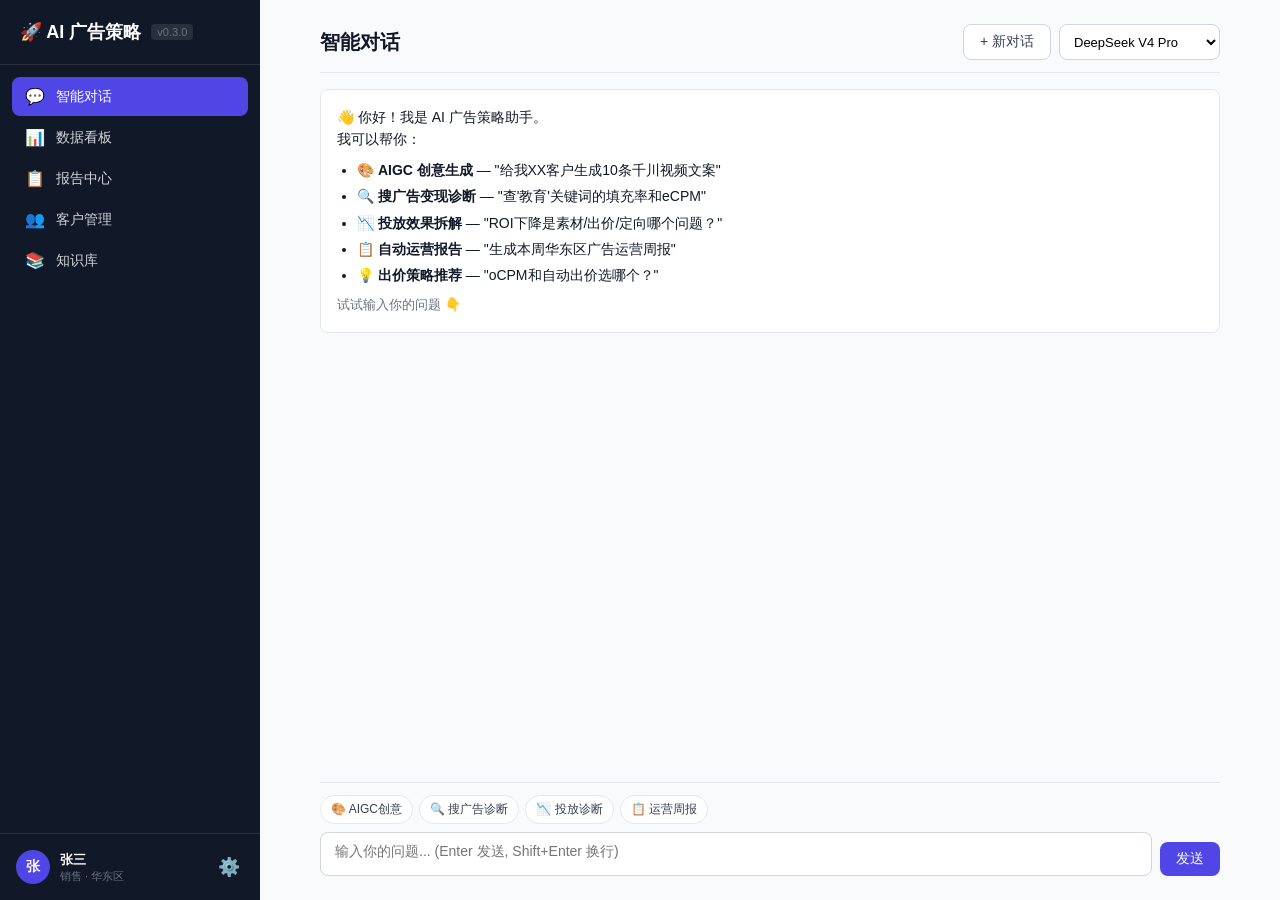
==== frontend/index.html @ 1d71b014 "feat: 产品定位转向广告AI — 创意生成/搜广告变现/投放诊断/运营报告" ====
<!DOCTYPE html>
<html lang="zh-CN">
<head>
<meta charset="UTF-8">
<meta name="viewport" content="width=device-width, initial-scale=1.0">
<title>AI 广告策略工作台</title>
<link rel="stylesheet" href="css/style.css">
</head>
<body>

<!-- ===== 登录/注册 ===== -->
<div id="auth-overlay">
  <div class="auth-card">
    <div class="auth-logo">🎯 AI 广告策略</div>
    <div class="auth-tabs">
      <button class="auth-tab active" onclick="switchAuthTab('login')">登录</button>
      <button class="auth-tab" onclick="switchAuthTab('register')">注册</button>
    </div>
    <form id="login-form" class="auth-form" onsubmit="doLogin(event)">
      <input type="text" id="login-username" placeholder="用户名 / 邮箱" required autocomplete="username">
      <input type="password" id="login-password" placeholder="密码" required autocomplete="current-password">
      <button type="submit" class="btn btn-primary" style="width:100%;padding:12px">登 录</button>
    </form>
    <form id="register-form" class="auth-form hidden" onsubmit="doRegister(event)">
      <input type="text" id="reg-username" placeholder="用户名" required>
      <input type="email" id="reg-email" placeholder="邮箱" required>
      <input type="password" id="reg-password" placeholder="密码 (至少6位)" required minlength="6">
      <input type="password" id="reg-password2" placeholder="确认密码" required>
      <button type="submit" class="btn btn-primary" style="width:100%;padding:12px">注 册</button>
    </form>
    <p id="auth-msg" class="auth-msg"></p>
    <p class="auth-hint">开发环境默认: dev-sales-001 / 任意密码</p>
  </div>
</div>

<!-- ===== 侧边栏 ===== -->
<aside id="sidebar">
  <div class="sidebar-header">
    <h1>🚀 AI 广告策略</h1>
    <span class="version">v0.3.0</span>
  </div>

  <nav class="sidebar-nav">
    <a href="#" class="nav-item active" data-view="chat">
      <span class="nav-icon">💬</span> 智能对话
    </a>
    <a href="#" class="nav-item" data-view="dashboard">
      <span class="nav-icon">📊</span> 数据看板
    </a>
    <a href="#" class="nav-item" data-view="reports">
      <span class="nav-icon">📋</span> 报告中心
    </a>
    <a href="#" class="nav-item" data-view="customers">
      <span class="nav-icon">👥</span> 客户管理
    </a>
    <a href="#" class="nav-item" data-view="knowledge">
      <span class="nav-icon">📚</span> 知识库
    </a>
  </nav>

  <div class="sidebar-footer">
    <div class="user-info">
      <div class="avatar">张</div>
      <div class="user-details">
        <span class="user-name">张三</span>
        <span class="user-role">销售 · 华东区</span>
      </div>
    </div>
    <button id="settings-btn" class="icon-btn" title="设置" onclick="openSettings()">⚙️</button>
  </div>
</aside>

<!-- ===== 主内容区 ===== -->
<main id="main-content">

  <!-- 智能对话视图 -->
  <section id="view-chat" class="view active">
    <div class="chat-container">
      <div class="chat-header">
        <h2>智能对话</h2>
        <div class="chat-actions">
          <button id="new-chat-btn" class="btn btn-outline">+ 新对话</button>
          <select id="model-select" class="select-sm">
            <option value="chat">DeepSeek V4 Pro</option>
            <option value="analysis">Kimi K2.6 · 策略分析</option>
            <option value="deep_research">Kimi K2.6 · 深度调研</option>
          </select>
        </div>
      </div>

      <div id="chat-messages" class="chat-messages">
        <!-- 欢迎消息 -->
        <div class="message system">
          <div class="message-content">
            <p>👋 你好！我是 AI 广告策略助手。</p>
            <p>我可以帮你：</p>
            <ul>
              <li>🎨 <strong>AIGC 创意生成</strong> — "给我XX客户生成10条千川视频文案"</li>
              <li>🔍 <strong>搜广告变现诊断</strong> — "查'教育'关键词的填充率和eCPM"</li>
              <li>📉 <strong>投放效果拆解</strong> — "ROI下降是素材/出价/定向哪个问题？"</li>
              <li>📋 <strong>自动运营报告</strong> — "生成本周华东区广告运营周报"</li>
              <li>💡 <strong>出价策略推荐</strong> — "oCPM和自动出价选哪个？"</li>
            </ul>
            <p class="hint">试试输入你的问题 👇</p>
          </div>
        </div>
      </div>

      <div id="chat-loading" class="chat-loading hidden">
        <div class="typing-indicator">
          <span></span><span></span><span></span>
          <span class="loading-text">思考中...</span>
        </div>
      </div>

      <div class="chat-input-area">
        <div class="quick-actions">
          <button class="quick-btn" data-prompt="给我上海美妆客户生成10条千川视频文案，突出'限时折扣'卖点">🎨 AIGC创意</button>
          <button class="quick-btn" data-prompt="查一下搜索广告'教育'这个词的填充率、eCPM和行业benchmark">🔍 搜广告诊断</button>
          <button class="quick-btn" data-prompt="杭州鲸灵ROI从2.5跌到1.8，帮我拆解是素材/出价/定向哪个环节的问题">📉 投放诊断</button>
          <button class="quick-btn" data-prompt="给我华东区TOP客户生成本周广告运营周报，含消耗/ROI/素材表现">📋 运营周报</button>
        </div>
        <div class="input-row">
          <textarea id="chat-input" placeholder="输入你的问题... (Enter 发送, Shift+Enter 换行)" rows="1"></textarea>
          <button id="send-btn" class="btn btn-primary">发送</button>
        </div>
      </div>
    </div>
  </section>

  <!-- 数据看板视图 -->
  <section id="view-dashboard" class="view">
    <div class="dashboard-header">
      <h2>数据看板</h2>
      <div class="dashboard-filters">
        <select><option>华东区</option><option>华北区</option><option>华南区</option></select>
        <select><option>近7天</option><option>近30天</option><option>本月</option></select>
      </div>
    </div>
    <div class="dashboard-grid">
      <div class="stat-card">
        <div class="stat-label">总消耗</div>
        <div class="stat-value">¥1,285万</div>
        <div class="stat-change up">↑ 12.5%</div>
      </div>
      <div class="stat-card">
        <div class="stat-label">活跃客户</div>
        <div class="stat-value">47</div>
        <div class="stat-change up">↑ 3</div>
      </div>
      <div class="stat-card">
        <div class="stat-label">平均ROI</div>
        <div class="stat-value">2.8</div>
        <div class="stat-change down">↓ 0.3</div>
      </div>
      <div class="stat-card warning">
        <div class="stat-label">⚠️ 异常客户</div>
        <div class="stat-value">5</div>
        <div class="stat-change">需关注</div>
      </div>
    </div>
    <div class="dashboard-charts">
      <div class="chart-panel" id="trend-chart">
        <h3>消耗趋势</h3>
        <div class="chart-placeholder">📈 图表区域（生产环境接入 ECharts）</div>
      </div>
      <div class="chart-panel" id="health-chart">
        <h3>客户健康度分布</h3>
        <div class="chart-placeholder">🥧 图表区域</div>
      </div>
    </div>
  </section>

  <!-- 报告中心视图 -->
  <section id="view-reports" class="view">
    <h2>报告中心</h2>
    <div class="report-list">
      <div class="report-item"><span>📋</span> 华东区周报_20260727.md <small>2小时前</small></div>
      <div class="report-item"><span>📋</span> 上海美妆客户月报_202607.md <small>昨天</small></div>
      <div class="report-item"><span>📋</span> 教育行业Q2分析报告.md <small>3天前</small></div>
    </div>
  </section>

  <!-- 客户管理视图 -->
  <section id="view-customers" class="view">
    <h2>客户管理</h2>
    <div class="customer-grid" id="customer-grid">
      <!-- JS 动态填充 -->
    </div>
  </section>

  <!-- 知识库视图 -->
  <section id="view-knowledge" class="view">
    <h2>知识库</h2>
    <div class="knowledge-search">
      <input type="text" placeholder="搜索广告知识..." id="knowledge-search-input">
      <button class="btn btn-primary">搜索</button>
    </div>
    <div class="knowledge-categories">
      <span class="tag active">全部</span><span class="tag">政策</span>
      <span class="tag">策略</span><span class="tag">案例</span><span class="tag">产品</span>
      <span class="tag">FAQ</span>
    </div>
    <div id="knowledge-results" class="knowledge-results"></div>
  </section>

</main>

<!-- ===== 设置面板 ===== -->
<div id="settings-overlay" class="hidden" onclick="closeSettings(event)">
  <div class="settings-modal" onclick="event.stopPropagation()">
    <div class="settings-header">
      <h3>⚙️ API 设置</h3>
      <button class="btn-close" onclick="closeSettings()">&times;</button>
    </div>
    <div class="settings-body">
      <label>API Base URL</label>
      <input type="text" id="set-base-url" placeholder="https://api.deepseek.com/anthropic">
      <label>API Key</label>
      <input type="password" id="set-api-key" placeholder="sk-...">
      <label>Model</label>
      <input type="text" id="set-model" placeholder="deepseek-v4-pro">
      <label>快速切换</label>
      <div class="preset-row">
        <button class="preset-btn" onclick="applyPreset('deepseek')">DeepSeek V4</button>
        <button class="preset-btn" onclick="applyPreset('kimi')">Kimi K2.6</button>
        <button class="preset-btn" onclick="applyPreset('glm')">GLM-4.5</button>
      </div>
    </div>
    <div class="settings-footer">
      <span id="settings-msg"></span>
      <button class="btn btn-primary" onclick="saveSettings()">保存</button>
    </div>
  </div>
</div>

<script src="js/app.js"></script>
</body>
</html>
---- frontend/css/style.css ----
/* ============================================================
   CRM AI 智能工作台 — 主样式
   设计语言：简洁、专业、高效
   ============================================================ */

/* --- Reset & Variables --- */
*, *::before, *::after { box-sizing: border-box; margin: 0; padding: 0; }

:root {
  --primary: #4F46E5;
  --primary-light: #818CF8;
  --primary-dark: #3730A3;
  --success: #10B981;
  --warning: #F59E0B;
  --danger: #EF4444;
  --gray-50: #F9FAFB;
  --gray-100: #F3F4F6;
  --gray-200: #E5E7EB;
  --gray-300: #D1D5DB;
  --gray-500: #6B7280;
  --gray-700: #374151;
  --gray-900: #111827;
  --sidebar-w: 260px;
  --radius: 8px;
  --shadow: 0 1px 3px rgba(0,0,0,.1);
  --shadow-lg: 0 4px 12px rgba(0,0,0,.1);
}

body {
  font-family: -apple-system, BlinkMacSystemFont, "Segoe UI", Roboto, "PingFang SC", "Microsoft YaHei", sans-serif;
  background: var(--gray-50);
  color: var(--gray-900);
  display: flex;
  height: 100vh;
  overflow: hidden;
}

/* --- Sidebar --- */
#sidebar {
  width: var(--sidebar-w);
  background: var(--gray-900);
  color: white;
  display: flex;
  flex-direction: column;
  flex-shrink: 0;
}
.sidebar-header {
  padding: 20px;
  border-bottom: 1px solid rgba(255,255,255,.1);
  display: flex; align-items: center; gap: 10px;
}
.sidebar-header h1 { font-size: 18px; font-weight: 700; }
.version { font-size: 11px; color: var(--gray-500); background: rgba(255,255,255,.1); padding: 2px 6px; border-radius: 4px; }
.sidebar-nav { flex: 1; padding: 12px; }
.nav-item {
  display: flex; align-items: center; gap: 10px;
  padding: 10px 12px; border-radius: var(--radius);
  color: var(--gray-300); text-decoration: none;
  font-size: 14px; transition: all .15s; margin-bottom: 2px;
}
.nav-item:hover { background: rgba(255,255,255,.08); color: white; }
.nav-item.active { background: var(--primary); color: white; }
.nav-icon { font-size: 16px; width: 22px; text-align: center; }

.sidebar-footer {
  padding: 16px; border-top: 1px solid rgba(255,255,255,.1);
  display: flex; align-items: center; justify-content: space-between;
}
.user-info { display: flex; align-items: center; gap: 10px; }
.avatar { width: 34px; height: 34px; border-radius: 50%; background: var(--primary); display: flex; align-items: center; justify-content: center; font-size: 14px; font-weight: 600; }
.user-details { display: flex; flex-direction: column; }
.user-name { font-size: 13px; font-weight: 600; }
.user-role { font-size: 11px; color: var(--gray-500); }
.icon-btn { background: none; border: none; color: var(--gray-500); font-size: 18px; cursor: pointer; padding: 4px; border-radius: 4px; }
.icon-btn:hover { background: rgba(255,255,255,.1); }

/* --- Main Content --- */
#main-content { flex: 1; overflow-y: auto; }
.view { display: none; padding: 24px; height: 100%; }
.view.active { display: flex; flex-direction: column; }

/* --- Chat --- */
.chat-container { display: flex; flex-direction: column; height: 100%; max-width: 900px; margin: 0 auto; width: 100%; }
.chat-header { display: flex; justify-content: space-between; align-items: center; margin-bottom: 16px; padding-bottom: 12px; border-bottom: 1px solid var(--gray-200); }
.chat-header h2 { font-size: 20px; }
.chat-actions { display: flex; gap: 8px; }
.chat-messages { flex: 1; overflow-y: auto; padding-bottom: 16px; }

.message { margin-bottom: 16px; animation: fadeIn .3s; }
@keyframes fadeIn { from { opacity: 0; transform: translateY(8px); } to { opacity: 1; transform: translateY(0); } }
.message.system .message-content { background: white; border: 1px solid var(--gray-200); border-radius: var(--radius); padding: 16px; font-size: 14px; line-height: 1.6; }
.message.system ul { margin: 8px 0; padding-left: 20px; }
.message.system li { margin: 4px 0; }
.message.user { display: flex; justify-content: flex-end; }
.message.user .message-content { background: var(--primary); color: white; border-radius: var(--radius); padding: 10px 16px; max-width: 75%; font-size: 14px; }
.message.assistant .message-content { background: white; border: 1px solid var(--gray-200); border-radius: var(--radius); padding: 16px; max-width: 90%; font-size: 14px; line-height: 1.6; }
.message.assistant .message-content h1, .message.assistant .message-content h2, .message.assistant .message-content h3 { margin-top: 12px; }
.message.assistant .message-content table { width: 100%; border-collapse: collapse; margin: 8px 0; font-size: 13px; }
.message.assistant .message-content th, .message.assistant .message-content td { border: 1px solid var(--gray-200); padding: 8px 12px; text-align: left; }
.message.assistant .message-content th { background: var(--gray-50); font-weight: 600; }
.message.assistant .message-content code { background: var(--gray-100); padding: 2px 6px; border-radius: 3px; font-size: 13px; }
.message.assistant .message-content pre { background: var(--gray-900); color: white; padding: 12px 16px; border-radius: var(--radius); overflow-x: auto; font-size: 13px; margin: 8px 0; }
.message.assistant .message-content pre code { background: none; padding: 0; color: inherit; }
.hint { color: var(--gray-500); font-size: 13px; margin-top: 8px; }

.chat-loading { text-align: center; padding: 12px; }
.typing-indicator { display: flex; align-items: center; justify-content: center; gap: 6px; }
.typing-indicator span { width: 8px; height: 8px; border-radius: 50%; background: var(--gray-300); animation: bounce 1.4s infinite ease-in-out; }
.typing-indicator span:nth-child(1) { animation-delay: 0s; }
.typing-indicator span:nth-child(2) { animation-delay: .15s; }
.typing-indicator span:nth-child(3) { animation-delay: .3s; }
@keyframes bounce { 0%, 80%, 100% { transform: scale(0); } 40% { transform: scale(1); } }
.loading-text { font-size: 12px; color: var(--gray-500); margin-left: 8px; }
.hidden { display: none; }

.chat-input-area { border-top: 1px solid var(--gray-200); padding-top: 12px; }
.quick-actions { display: flex; gap: 6px; margin-bottom: 8px; flex-wrap: wrap; }
.quick-btn { font-size: 12px; padding: 5px 10px; border-radius: 16px; border: 1px solid var(--gray-200); background: white; color: var(--gray-700); cursor: pointer; transition: all .15s; white-space: nowrap; }
.quick-btn:hover { border-color: var(--primary); color: var(--primary); background: #EEF2FF; }
.input-row { display: flex; gap: 8px; align-items: flex-end; }
#chat-input { flex: 1; border: 1px solid var(--gray-300); border-radius: var(--radius); padding: 10px 14px; font-size: 14px; resize: none; font-family: inherit; min-height: 44px; max-height: 120px; }
#chat-input:focus { outline: none; border-color: var(--primary); box-shadow: 0 0 0 3px rgba(79,70,229,.1); }

/* --- Buttons --- */
.btn { padding: 8px 16px; border-radius: var(--radius); font-size: 14px; font-weight: 500; cursor: pointer; border: none; transition: all .15s; }
.btn-primary { background: var(--primary); color: white; }
.btn-primary:hover { background: var(--primary-dark); }
.btn-outline { background: white; border: 1px solid var(--gray-300); color: var(--gray-700); }
.btn-outline:hover { border-color: var(--primary); color: var(--primary); }
.select-sm { padding: 6px 10px; border-radius: var(--radius); border: 1px solid var(--gray-300); font-size: 13px; background: white; }

/* --- Dashboard --- */
.dashboard-header { display: flex; justify-content: space-between; align-items: center; margin-bottom: 20px; }
.dashboard-header h2 { font-size: 20px; }
.dashboard-filters { display: flex; gap: 8px; }
.dashboard-filters select { padding: 6px 12px; border-radius: var(--radius); border: 1px solid var(--gray-300); font-size: 13px; }
.dashboard-grid { display: grid; grid-template-columns: repeat(4, 1fr); gap: 16px; margin-bottom: 24px; }
.stat-card { background: white; border-radius: var(--radius); padding: 20px; box-shadow: var(--shadow); }
.stat-label { font-size: 12px; color: var(--gray-500); text-transform: uppercase; letter-spacing: .5px; margin-bottom: 4px; }
.stat-value { font-size: 28px; font-weight: 700; margin-bottom: 4px; }
.stat-change { font-size: 13px; }
.stat-change.up { color: var(--success); }
.stat-change.down { color: var(--danger); }
.stat-card.warning { border-left: 3px solid var(--warning); }
.dashboard-charts { display: grid; grid-template-columns: 1fr 1fr; gap: 16px; }
.chart-panel { background: white; border-radius: var(--radius); padding: 20px; box-shadow: var(--shadow); }
.chart-panel h3 { font-size: 14px; color: var(--gray-700); margin-bottom: 12px; }
.chart-placeholder { height: 240px; display: flex; align-items: center; justify-content: center; color: var(--gray-300); background: var(--gray-50); border-radius: var(--radius); font-size: 14px; }

/* --- Report Center --- */
.report-list { display: flex; flex-direction: column; gap: 8px; }
.report-item { display: flex; align-items: center; gap: 10px; padding: 12px 16px; background: white; border-radius: var(--radius); box-shadow: var(--shadow); font-size: 14px; cursor: pointer; transition: all .15s; }
.report-item:hover { box-shadow: var(--shadow-lg); }
.report-item small { color: var(--gray-500); margin-left: auto; }

/* --- Customer Grid --- */
.customer-grid { display: grid; grid-template-columns: repeat(auto-fill, minmax(300px, 1fr)); gap: 16px; }
.customer-card { background: white; border-radius: var(--radius); padding: 20px; box-shadow: var(--shadow); cursor: pointer; transition: all .15s; }
.customer-card:hover { box-shadow: var(--shadow-lg); transform: translateY(-2px); }
.customer-card .card-header { display: flex; justify-content: space-between; align-items: center; margin-bottom: 12px; }
.customer-card .customer-name { font-size: 16px; font-weight: 600; }
.customer-card .customer-level { font-size: 11px; padding: 2px 8px; border-radius: 10px; font-weight: 600; }
.level-S { background: #FEF3C7; color: #92400E; }
.level-A { background: #DBEAFE; color: #1E40AF; }
.level-B { background: #F3F4F6; color: #374151; }
.level-C { background: #FEE2E2; color: #991B1B; }
.customer-card .card-stats { display: flex; gap: 16px; font-size: 13px; color: var(--gray-500); }
.customer-card .card-stats strong { color: var(--gray-900); }
.badge-healthy { color: var(--success); }
.badge-warning { color: var(--warning); }
.badge-risk { color: var(--danger); }

/* --- Knowledge --- */
.knowledge-search { display: flex; gap: 8px; margin-bottom: 16px; }
.knowledge-search input { flex: 1; padding: 10px 14px; border: 1px solid var(--gray-300); border-radius: var(--radius); font-size: 14px; }
.knowledge-search input:focus { outline: none; border-color: var(--primary); }
.knowledge-categories { display: flex; gap: 6px; margin-bottom: 16px; flex-wrap: wrap; }
.tag { font-size: 12px; padding: 4px 12px; border-radius: 16px; background: white; border: 1px solid var(--gray-200); cursor: pointer; transition: all .15s; }
.tag:hover, .tag.active { background: var(--primary); color: white; border-color: var(--primary); }
.knowledge-results { display: flex; flex-direction: column; gap: 8px; }
.knowledge-item { background: white; border-radius: var(--radius); padding: 16px; box-shadow: var(--shadow); }
.knowledge-item h4 { font-size: 15px; margin-bottom: 6px; }
.knowledge-item p { font-size: 13px; color: var(--gray-700); line-height: 1.5; display: -webkit-box; -webkit-line-clamp: 2; -webkit-box-orient: vertical; overflow: hidden; }
.knowledge-item .meta { font-size: 11px; color: var(--gray-500); margin-top: 8px; display: flex; gap: 12px; }

/* --- Auth Overlay --- */
#auth-overlay{position:fixed;top:0;left:0;width:100%;height:100%;background:linear-gradient(135deg,#1E293B 0%,#0F172A 100%);z-index:2000;display:flex;align-items:center;justify-content:center}
.auth-card{background:white;border-radius:16px;width:380px;max-width:90%;padding:32px 28px;box-shadow:0 24px 80px rgba(0,0,0,.4)}
.auth-logo{text-align:center;font-size:24px;font-weight:700;margin-bottom:20px}
.auth-tabs{display:flex;gap:0;margin-bottom:20px;border-radius:8px;background:var(--gray-100);padding:3px}
.auth-tab{flex:1;padding:8px 0;text-align:center;border:none;background:none;font-size:14px;font-weight:500;color:var(--gray-500);cursor:pointer;border-radius:6px;transition:all .15s}
.auth-tab.active{background:white;color:var(--gray-900);box-shadow:0 1px 3px rgba(0,0,0,.1)}
.auth-form{display:flex;flex-direction:column;gap:12px}
.auth-form.hidden{display:none}
.auth-form input{width:100%;padding:10px 14px;border:1.5px solid var(--gray-200);border-radius:8px;font-size:14px}
.auth-form input:focus{outline:none;border-color:var(--primary)}
.auth-msg{text-align:center;font-size:13px;margin-top:8px;color:var(--danger)}
.auth-hint{text-align:center;font-size:11px;color:var(--gray-500);margin-top:12px}

/* --- Settings Modal --- */
#settings-overlay{position:fixed;top:0;left:0;width:100%;height:100%;background:rgba(0,0,0,.5);z-index:1000;display:flex;align-items:center;justify-content:center}
#settings-overlay.hidden{display:none}
.settings-modal{background:white;border-radius:12px;width:420px;max-width:90%;box-shadow:0 20px 60px rgba(0,0,0,.2)}
.settings-header{display:flex;justify-content:space-between;align-items:center;padding:18px 20px;border-bottom:1px solid var(--gray-200)}
.settings-header h3{font-size:16px;margin:0}
.btn-close{background:none;border:none;font-size:22px;color:var(--gray-500);cursor:pointer}
.settings-body{padding:18px 20px;display:flex;flex-direction:column;gap:8px}
.settings-body label{font-size:12px;font-weight:600;color:var(--gray-700);margin-top:6px}
.settings-body input{width:100%;padding:9px 12px;border:1.5px solid var(--gray-200);border-radius:6px;font-size:13px;font-family:monospace}
.settings-body input:focus{outline:none;border-color:var(--primary)}
.preset-row{display:flex;gap:6px}
.preset-btn{font-size:12px;padding:5px 12px;border-radius:14px;border:1px solid var(--gray-200);background:white;cursor:pointer;transition:all .15s}
.preset-btn:hover{border-color:var(--primary);color:var(--primary);background:#EEF2FF}
.settings-footer{display:flex;justify-content:space-between;align-items:center;padding:14px 20px;border-top:1px solid var(--gray-200)}
#settings-msg{font-size:12px;color:var(--success)}

/* --- Responsive --- */
@media (max-width: 768px) {
  #sidebar { width: 60px; }
  .sidebar-header h1, .version, .nav-item span:not(.nav-icon), .user-details, #settings-btn { display: none; }
  .nav-item { justify-content: center; padding: 10px; }
  .nav-icon { margin: 0; }
  .dashboard-grid { grid-template-columns: repeat(2, 1fr); }
  .dashboard-charts { grid-template-columns: 1fr; }
}
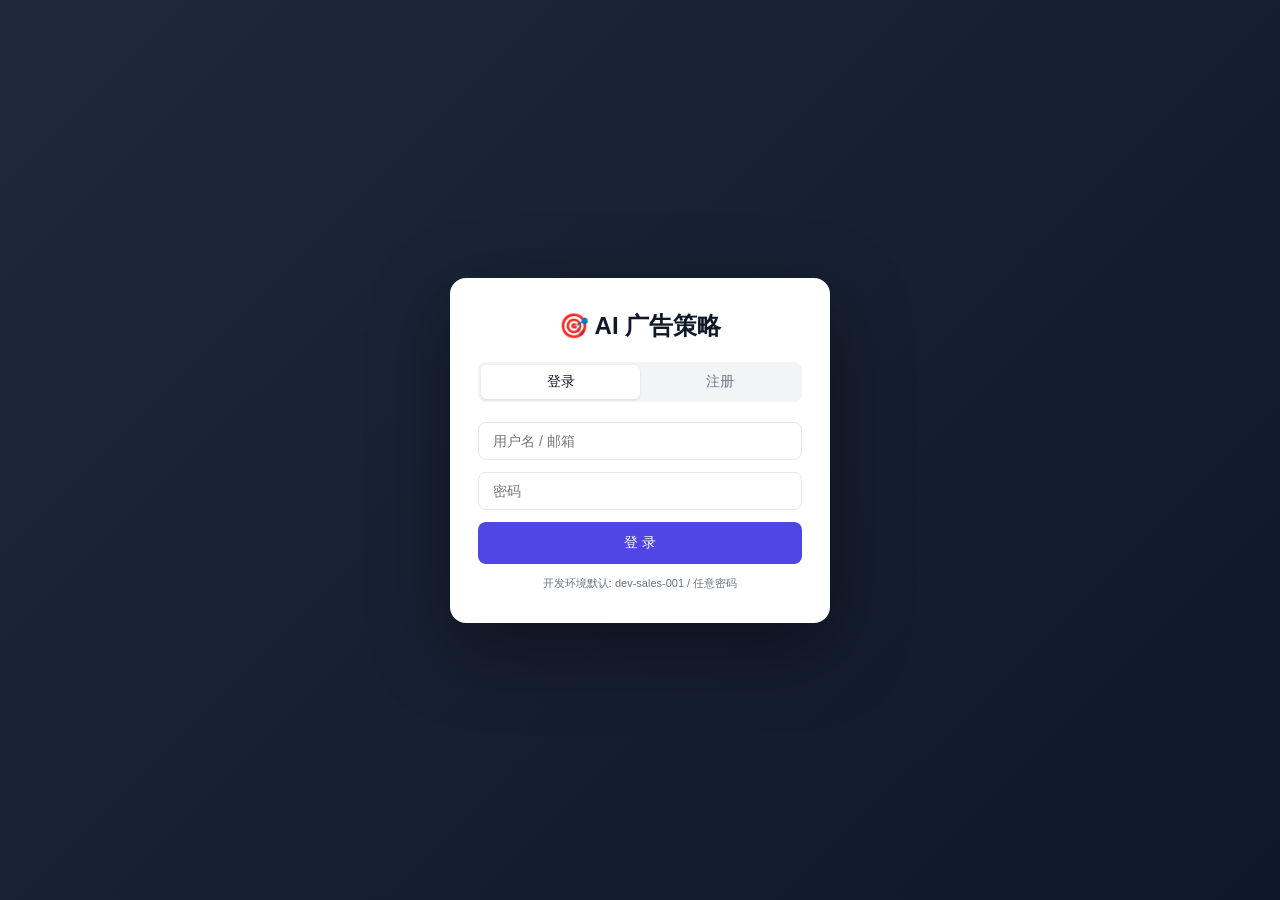
==== commit 98650898: "feat: Agent工作台模式 — 状态指示灯/Trace工作过程/模拟工具调用步骤" ====
--- a/frontend/index.html
+++ b/frontend/index.html
@@ -76,14 +76,22 @@
   <!-- 智能对话视图 -->
   <section id="view-chat" class="view active">
     <div class="chat-container">
-      <div class="chat-header">
-        <h2>智能对话</h2>
+      <!-- Agent 状态栏 -->
+      <div class="agent-status-bar">
+        <div class="agent-indicator" id="agent-indicator">
+          <span class="agent-dot"></span>
+          <span id="agent-status-text">就绪</span>
+        </div>
+        <div class="agent-info">
+          <span class="agent-model-badge" id="agent-model-badge">DeepSeek V4 Pro</span>
+          <span class="agent-tools-badge">🛠 6 Skills · 8 Tools</span>
+        </div>
         <div class="chat-actions">
-          <button id="new-chat-btn" class="btn btn-outline">+ 新对话</button>
-          <select id="model-select" class="select-sm">
+          <button id="new-chat-btn" class="btn-ghost-sm">+ New</button>
+          <select id="model-select" class="agent-select">
             <option value="chat">DeepSeek V4 Pro</option>
-            <option value="analysis">Kimi K2.6 · 策略分析</option>
-            <option value="deep_research">Kimi K2.6 · 深度调研</option>
+            <option value="analysis">Kimi K2.6 · 深度分析</option>
+            <option value="deep_research">Kimi K2.6 · 调研模式</option>
           </select>
         </div>
       </div>
@@ -106,6 +114,15 @@
         </div>
       </div>
 
+      <!-- Agent 工作过程 Trace -->
+      <div id="agent-trace" class="agent-trace hidden">
+        <div class="trace-header" onclick="toggleTrace()">
+          <span>🔍 Agent 工作过程</span>
+          <span id="trace-collapse">收起 ▴</span>
+        </div>
+        <div class="trace-steps" id="trace-steps"></div>
+      </div>
+
       <div id="chat-loading" class="chat-loading hidden">
         <div class="typing-indicator">
           <span></span><span></span><span></span>
@@ -115,61 +132,86 @@
 
       <div class="chat-input-area">
         <div class="quick-actions">
-          <button class="quick-btn" data-prompt="给我上海美妆客户生成10条千川视频文案，突出'限时折扣'卖点">🎨 AIGC创意</button>
-          <button class="quick-btn" data-prompt="查一下搜索广告'教育'这个词的填充率、eCPM和行业benchmark">🔍 搜广告诊断</button>
-          <button class="quick-btn" data-prompt="杭州鲸灵ROI从2.5跌到1.8，帮我拆解是素材/出价/定向哪个环节的问题">📉 投放诊断</button>
-          <button class="quick-btn" data-prompt="给我华东区TOP客户生成本周广告运营周报，含消耗/ROI/素材表现">📋 运营周报</button>
+          <button class="quick-btn" data-prompt="给我上海美妆客户生成10条千川视频文案，突出限时折扣卖点">🎨 AIGC创意生成</button>
+          <button class="quick-btn" data-prompt="查搜索广告'教育'关键词的填充率、eCPM和行业benchmark">🔍 搜广告诊断</button>
+          <button class="quick-btn" data-prompt="杭州鲸灵ROI从2.5跌到1.8，帮我拆解是素材还是出价还是定向的问题">📉 ROI拆解诊断</button>
+          <button class="quick-btn" data-prompt="生成本周华东区广告运营周报，含消耗/ROI/素材表现/异常账户">📋 运营周报</button>
         </div>
         <div class="input-row">
-          <textarea id="chat-input" placeholder="输入你的问题... (Enter 发送, Shift+Enter 换行)" rows="1"></textarea>
-          <button id="send-btn" class="btn btn-primary">发送</button>
-        </div>
+          <textarea id="chat-input" placeholder="描述你的广告策略需求... Agent 将自主规划并执行" rows="1"></textarea>
+          <button id="send-btn" class="btn-send" title="执行">
+            <svg width="18" height="18" viewBox="0 0 24 24" fill="none" stroke="currentColor" stroke-width="2"><line x1="22" y1="2" x2="11" y2="13"/><polygon points="22 2 15 22 11 13 2 9 22 2"/></svg>
+          </button>
+        </div>
+        <span class="input-hint">Agent 将自主规划步骤 · 调用工具 · 产出结果</span>
       </div>
     </div>
   </section>
 
   <!-- 数据看板视图 -->
   <section id="view-dashboard" class="view">
-    <div class="dashboard-header">
-      <h2>数据看板</h2>
-      <div class="dashboard-filters">
-        <select><option>华东区</option><option>华北区</option><option>华南区</option></select>
-        <select><option>近7天</option><option>近30天</option><option>本月</option></select>
-      </div>
-    </div>
-    <div class="dashboard-grid">
-      <div class="stat-card">
-        <div class="stat-label">总消耗</div>
-        <div class="stat-value">¥1,285万</div>
-        <div class="stat-change up">↑ 12.5%</div>
-      </div>
-      <div class="stat-card">
-        <div class="stat-label">活跃客户</div>
-        <div class="stat-value">47</div>
-        <div class="stat-change up">↑ 3</div>
-      </div>
-      <div class="stat-card">
-        <div class="stat-label">平均ROI</div>
-        <div class="stat-value">2.8</div>
-        <div class="stat-change down">↓ 0.3</div>
-      </div>
-      <div class="stat-card warning">
-        <div class="stat-label">⚠️ 异常客户</div>
-        <div class="stat-value">5</div>
-        <div class="stat-change">需关注</div>
-      </div>
-    </div>
-    <div class="dashboard-charts">
-      <div class="chart-panel" id="trend-chart">
-        <h3>消耗趋势</h3>
-        <div class="chart-placeholder">📈 图表区域（生产环境接入 ECharts）</div>
-      </div>
-      <div class="chart-panel" id="health-chart">
-        <h3>客户健康度分布</h3>
-        <div class="chart-placeholder">🥧 图表区域</div>
-      </div>
-    </div>
-  </section>
+    <div class="db-topbar">
+      <div class="db-title-row">
+        <h2>数据看板</h2>
+        <span class="db-updated">更新于 <span id="db-time"></span></span>
+        <div class="db-filters">
+          <button class="db-filter active" onclick="switchDbPeriod('7d',this)">近7天</button>
+          <button class="db-filter" onclick="switchDbPeriod('30d',this)">近30天</button>
+          <button class="db-filter" onclick="switchDbPeriod('month',this)">本月</button>
+          <select class="db-filter" onchange="switchDbRegion(this.value)"><option>华东区</option><option>华北区</option><option>华南区</option><option>全部区域</option></select>
+        </div>
+      </div>
+    </div>
+
+    <!-- 6 核心指标 -->
+    <div class="db-kpi-row">
+      <div class="db-kpi"><span class="kpi-label">总消耗</span><span class="kpi-val" id="kpi-cost">--</span><span class="kpi-sub up" id="kpi-cost-chg"></span></div>
+      <div class="db-kpi"><span class="kpi-label">环比变化</span><span class="kpi-val" id="kpi-wow">--</span><span class="kpi-sub"></span></div>
+      <div class="db-kpi"><span class="kpi-label">平均 ROI</span><span class="kpi-val" id="kpi-roi">--</span><span class="kpi-sub" id="kpi-roi-chg"></span></div>
+      <div class="db-kpi"><span class="kpi-label">活跃账户</span><span class="kpi-val" id="kpi-active">--</span><span class="kpi-sub" id="kpi-active-chg"></span></div>
+      <div class="db-kpi"><span class="kpi-label">平均 CTR</span><span class="kpi-val" id="kpi-ctr">--</span><span class="kpi-sub" id="kpi-ctr-chg"></span></div>
+      <div class="db-kpi alert"><span class="kpi-label">⚠ 异常告警</span><span class="kpi-val" id="kpi-alert">--</span><span class="kpi-sub" style="color:#DC2626"></span></div>
+    </div>
+
+    <!-- 趋势图 + 行业分布 -->
+    <div class="db-chart-row">
+      <div class="db-card wide">
+        <div class="db-card-hd"><h3>消耗趋势 <span>近30天 · 万元</span></h3></div>
+        <div class="db-card-bd" id="chart-trend"></div>
+      </div>
+      <div class="db-card">
+        <div class="db-card-hd"><h3>行业消耗占比</h3></div>
+        <div class="db-card-bd" id="chart-industry"></div>
+      </div>
+      <div class="db-card">
+        <div class="db-card-hd"><h3>产品线分布</h3></div>
+        <div class="db-card-bd" id="chart-product"></div>
+      </div>
+    </div>
+
+    <!-- TOP账户 + 异常列表 -->
+    <div class="db-chart-row">
+      <div class="db-card">
+        <div class="db-card-hd"><h3>消耗 TOP 10 账户</h3></div>
+        <div class="db-card-bd" id="table-top10"></div>
+      </div>
+      <div class="db-card">
+        <div class="db-card-hd"><h3>⚠️ 异常账户</h3></div>
+        <div class="db-card-bd" id="table-anomaly"></div>
+      </div>
+    </div>
+  </section>
+
+  <!-- Drill-down 详情面板 -->
+  <div id="drill-overlay" class="hidden" onclick="closeDrill(event)">
+    <div class="drill-panel" onclick="event.stopPropagation()">
+      <div class="drill-head">
+        <button class="drill-back" onclick="closeDrill()">← 返回看板</button>
+        <h3 id="drill-title">详情</h3>
+      </div>
+      <div class="drill-body" id="drill-body"></div>
+    </div>
+  </div>
 
   <!-- 报告中心视图 -->
   <section id="view-reports" class="view">
@@ -214,9 +256,9 @@
       <button class="btn-close" onclick="closeSettings()">&times;</button>
     </div>
     <div class="settings-body">
-      <label>API Base URL</label>
-      <input type="text" id="set-base-url" placeholder="https://api.deepseek.com/anthropic">
-      <label>API Key</label>
+      <label>API URL</label>
+      <input type="text" id="set-api-url" placeholder="https://api.deepseek.com/v1/chat/completions">
+      <label>API Key (sk-...)</label>
       <input type="password" id="set-api-key" placeholder="sk-...">
       <label>Model</label>
       <input type="text" id="set-model" placeholder="deepseek-v4-pro">
--- a/frontend/css/style.css
+++ b/frontend/css/style.css
@@ -79,27 +79,53 @@
 .view { display: none; padding: 24px; height: 100%; }
 .view.active { display: flex; flex-direction: column; }
 
-/* --- Chat --- */
-.chat-container { display: flex; flex-direction: column; height: 100%; max-width: 900px; margin: 0 auto; width: 100%; }
-.chat-header { display: flex; justify-content: space-between; align-items: center; margin-bottom: 16px; padding-bottom: 12px; border-bottom: 1px solid var(--gray-200); }
-.chat-header h2 { font-size: 20px; }
-.chat-actions { display: flex; gap: 8px; }
-.chat-messages { flex: 1; overflow-y: auto; padding-bottom: 16px; }
-
+/* --- Chat v2 — Agent 工作台 --- */
+.chat-container { display: flex; flex-direction: column; height: 100%; max-width: 860px; margin: 0 auto; width: 100%; padding:0 24px }
+/* Agent 状态栏 */
+.agent-status-bar{display:flex;align-items:center;gap:14px;padding:14px 0;border-bottom:1px solid var(--border);flex-shrink:0}
+.agent-indicator{display:flex;align-items:center;gap:7px}
+.agent-dot{width:8px;height:8px;border-radius:50%;background:var(--success);animation:pulse 2s infinite}
+@keyframes pulse{0%,100%{box-shadow:0 0 0 0 rgba(5,150,105,.4)}50%{box-shadow:0 0 0 6px rgba(5,150,105,0)}}
+.agent-dot.working{background:var(--warning);animation:pulse 0.8s infinite}
+#agent-status-text{font-size:12px;font-weight:500;color:var(--text2)}
+.agent-info{display:flex;gap:6px;flex:1}
+.agent-model-badge{font-size:10.5px;font-weight:600;background:var(--brand-light);color:var(--brand);padding:3px 9px;border-radius:10px}
+.agent-tools-badge{font-size:10.5px;background:var(--surface2);color:var(--text2);padding:3px 9px;border-radius:10px}
+.agent-select{font-size:11.5px;padding:4px 8px;border-radius:8px;border:1px solid var(--border);background:white;color:var(--text2);cursor:pointer}
+.btn-ghost-sm{font-size:11.5px;padding:4px 10px;border-radius:8px;border:1px solid var(--border);background:white;color:var(--text2);cursor:pointer;transition:all .15s}
+.btn-ghost-sm:hover{background:var(--surface2)}
+
+/* Agent Trace 面板 */
+.agent-trace{background:#1E293B;border-radius:10px;margin:10px 0;overflow:hidden;animation:slideDown .3s ease-out}
+@keyframes slideDown{from{max-height:0;opacity:0}to{max-height:400px;opacity:1}}
+.agent-trace.hidden{display:none}
+.trace-header{display:flex;justify-content:space-between;align-items:center;padding:10px 16px;cursor:pointer;color:#94A3B8;font-size:12px;font-weight:500;border-bottom:1px solid rgba(255,255,255,.06)}
+.trace-header:hover{color:#E2E8F0}
+.trace-steps{padding:8px 0;max-height:260px;overflow-y:auto}
+.trace-step{display:flex;align-items:flex-start;gap:10px;padding:7px 16px;font-size:12px;color:#94A3B8;animation:stepIn .4s ease-out}
+@keyframes stepIn{from{opacity:0;transform:translateX(-8px)}to{opacity:1;transform:translateX(0)}}
+.trace-step .step-icon{width:18px;height:18px;border-radius:50%;display:flex;align-items:center;justify-content:center;flex-shrink:0;font-size:10px;margin-top:1px}
+.trace-step.think .step-icon{background:rgba(96,165,250,.2);color:#60A5FA}
+.trace-step.tool .step-icon{background:rgba(52,211,153,.2);color:#34D399}
+.trace-step.done .step-icon{background:rgba(5,150,105,.3);color:#34D399}
+.trace-step .step-body{flex:1;line-height:1.5}
+.trace-step .step-time{font-size:10px;color:#64748B;margin-left:auto;flex-shrink:0}
+
+.chat-messages { flex: 1; overflow-y: auto; padding: 12px 0; }
 .message { margin-bottom: 16px; animation: fadeIn .3s; }
 @keyframes fadeIn { from { opacity: 0; transform: translateY(8px); } to { opacity: 1; transform: translateY(0); } }
 .message.system .message-content { background: white; border: 1px solid var(--gray-200); border-radius: var(--radius); padding: 16px; font-size: 14px; line-height: 1.6; }
 .message.system ul { margin: 8px 0; padding-left: 20px; }
 .message.system li { margin: 4px 0; }
 .message.user { display: flex; justify-content: flex-end; }
-.message.user .message-content { background: var(--primary); color: white; border-radius: var(--radius); padding: 10px 16px; max-width: 75%; font-size: 14px; }
-.message.assistant .message-content { background: white; border: 1px solid var(--gray-200); border-radius: var(--radius); padding: 16px; max-width: 90%; font-size: 14px; line-height: 1.6; }
-.message.assistant .message-content h1, .message.assistant .message-content h2, .message.assistant .message-content h3 { margin-top: 12px; }
-.message.assistant .message-content table { width: 100%; border-collapse: collapse; margin: 8px 0; font-size: 13px; }
-.message.assistant .message-content th, .message.assistant .message-content td { border: 1px solid var(--gray-200); padding: 8px 12px; text-align: left; }
-.message.assistant .message-content th { background: var(--gray-50); font-weight: 600; }
-.message.assistant .message-content code { background: var(--gray-100); padding: 2px 6px; border-radius: 3px; font-size: 13px; }
-.message.assistant .message-content pre { background: var(--gray-900); color: white; padding: 12px 16px; border-radius: var(--radius); overflow-x: auto; font-size: 13px; margin: 8px 0; }
+.message.user .message-content { background: var(--brand); color: white; border-radius: 16px 16px 4px 16px; padding: 10px 16px; max-width: 75%; font-size: 13.5px; line-height:1.55 }
+.message.assistant .message-content { background: transparent; padding: 0; max-width: 100%; font-size: 13.5px; line-height: 1.7; }
+.message.assistant .message-content h1, .message.assistant .message-content h2, .message.assistant .message-content h3 { margin: 14px 0 6px; font-weight:650 }
+.message.assistant .message-content table { width: 100%; border-collapse: collapse; margin: 10px 0; font-size: 12.5px; border-radius:8px;overflow:hidden }
+.message.assistant .message-content th { background: var(--surface2); font-weight: 600; text-align:left; padding:9px 12px; border-bottom:2px solid var(--border); font-size:11px; color:var(--text2); text-transform:uppercase; letter-spacing:.3px }
+.message.assistant .message-content td { padding:9px 12px; border-bottom:1px solid var(--border); font-size:12.5px }
+.message.assistant .message-content code { background: var(--surface2); padding: 2px 6px; border-radius: 4px; font-size: 12.5px }
+.message.assistant .message-content pre { background: #1E293B; color: #E2E8F0; padding: 14px 18px; border-radius: var(--radius); overflow-x: auto; font-size: 12.5px; margin: 8px 0 }
 .message.assistant .message-content pre code { background: none; padding: 0; color: inherit; }
 .hint { color: var(--gray-500); font-size: 13px; margin-top: 8px; }
 
@@ -113,13 +139,18 @@
 .loading-text { font-size: 12px; color: var(--gray-500); margin-left: 8px; }
 .hidden { display: none; }
 
-.chat-input-area { border-top: 1px solid var(--gray-200); padding-top: 12px; }
-.quick-actions { display: flex; gap: 6px; margin-bottom: 8px; flex-wrap: wrap; }
-.quick-btn { font-size: 12px; padding: 5px 10px; border-radius: 16px; border: 1px solid var(--gray-200); background: white; color: var(--gray-700); cursor: pointer; transition: all .15s; white-space: nowrap; }
-.quick-btn:hover { border-color: var(--primary); color: var(--primary); background: #EEF2FF; }
-.input-row { display: flex; gap: 8px; align-items: flex-end; }
-#chat-input { flex: 1; border: 1px solid var(--gray-300); border-radius: var(--radius); padding: 10px 14px; font-size: 14px; resize: none; font-family: inherit; min-height: 44px; max-height: 120px; }
-#chat-input:focus { outline: none; border-color: var(--primary); box-shadow: 0 0 0 3px rgba(79,70,229,.1); }
+.chat-input-area { border-top: 1px solid var(--border); padding: 10px 0 14px; }
+.quick-actions { display: flex; gap: 5px; margin-bottom: 8px; flex-wrap: wrap; }
+.quick-btn { font-size: 11.5px; padding: 5px 10px; border-radius: 14px; border: 1px solid var(--border); background: var(--surface); color: var(--text2); cursor: pointer; transition: all .15s; white-space: nowrap; }
+.quick-btn:hover { border-color: var(--brand); color: var(--brand); background: var(--brand-light); }
+.input-row { display: flex; gap: 8px; align-items: flex-end; background: var(--surface); border: 1.5px solid var(--border); border-radius: 12px; padding: 6px 6px 6px 16px; transition: border-color .15s; box-shadow: var(--shadow-sm) }
+.input-row:focus-within { border-color: var(--brand); box-shadow: 0 0 0 3px rgba(37,99,235,.08) }
+#chat-input { flex: 1; border: none; outline: none; resize: none; font-size: 13.5px; font-family: inherit; line-height: 1.5; min-height: 24px; max-height: 140px; background: transparent; color: var(--text) }
+#chat-input::placeholder { color: var(--text3) }
+.btn-send{width:36px;height:36px;border-radius:10px;border:none;background:var(--brand);color:#fff;cursor:pointer;display:flex;align-items:center;justify-content:center;transition:all .15s;flex-shrink:0}
+.btn-send:hover{background:var(--brand-hover);transform:scale(1.05)}
+.btn-send:disabled{background:var(--border);cursor:not-allowed;transform:none}
+.input-hint{font-size:10.5px;color:var(--text3);text-align:center;display:block;margin-top:6px}
 
 /* --- Buttons --- */
 .btn { padding: 8px 16px; border-radius: var(--radius); font-size: 14px; font-weight: 500; cursor: pointer; border: none; transition: all .15s; }
@@ -129,23 +160,65 @@
 .btn-outline:hover { border-color: var(--primary); color: var(--primary); }
 .select-sm { padding: 6px 10px; border-radius: var(--radius); border: 1px solid var(--gray-300); font-size: 13px; background: white; }
 
-/* --- Dashboard --- */
-.dashboard-header { display: flex; justify-content: space-between; align-items: center; margin-bottom: 20px; }
-.dashboard-header h2 { font-size: 20px; }
-.dashboard-filters { display: flex; gap: 8px; }
-.dashboard-filters select { padding: 6px 12px; border-radius: var(--radius); border: 1px solid var(--gray-300); font-size: 13px; }
-.dashboard-grid { display: grid; grid-template-columns: repeat(4, 1fr); gap: 16px; margin-bottom: 24px; }
-.stat-card { background: white; border-radius: var(--radius); padding: 20px; box-shadow: var(--shadow); }
-.stat-label { font-size: 12px; color: var(--gray-500); text-transform: uppercase; letter-spacing: .5px; margin-bottom: 4px; }
-.stat-value { font-size: 28px; font-weight: 700; margin-bottom: 4px; }
-.stat-change { font-size: 13px; }
-.stat-change.up { color: var(--success); }
-.stat-change.down { color: var(--danger); }
-.stat-card.warning { border-left: 3px solid var(--warning); }
-.dashboard-charts { display: grid; grid-template-columns: 1fr 1fr; gap: 16px; }
-.chart-panel { background: white; border-radius: var(--radius); padding: 20px; box-shadow: var(--shadow); }
-.chart-panel h3 { font-size: 14px; color: var(--gray-700); margin-bottom: 12px; }
-.chart-placeholder { height: 240px; display: flex; align-items: center; justify-content: center; color: var(--gray-300); background: var(--gray-50); border-radius: var(--radius); font-size: 14px; }
+/* --- Dashboard v2 — Production Grade --- */
+.db-topbar{padding:20px 28px 0}
+.db-title-row{display:flex;align-items:center;gap:16px;flex-wrap:wrap}
+.db-title-row h2{font-size:20px;font-weight:700}
+.db-updated{font-size:12px;color:var(--gray-500)}
+.db-filters{display:flex;gap:4px;margin-left:auto}
+.db-filter{font-size:12px;padding:5px 12px;border-radius:14px;border:1px solid var(--gray-200);background:white;cursor:pointer;transition:all .15s}
+.db-filter:hover{border-color:var(--gray-500)}
+.db-filter.active{background:var(--text);color:#fff;border-color:var(--text)}
+.db-filter select{appearance:none;border:none;padding-right:6px;cursor:pointer}
+.db-kpi-row{display:grid;grid-template-columns:repeat(6,1fr);gap:12px;padding:16px 28px}
+.db-kpi{background:white;border-radius:10px;padding:16px 18px;box-shadow:var(--shadow-sm);border:1px solid var(--border);display:flex;flex-direction:column}
+.db-kpi.alert{border-left:3px solid var(--warning);background:var(--warning-bg)}
+.kpi-label{font-size:11.5px;color:var(--text3);margin-bottom:4px;font-weight:500}
+.kpi-val{font-size:26px;font-weight:700;letter-spacing:-0.5px}
+.kpi-sub{font-size:11.5px;margin-top:2px}
+.kpi-sub.up{color:var(--success)}.kpi-sub.down{color:var(--danger)}
+.db-chart-row{display:grid;grid-template-columns:1.6fr 1fr 1fr;gap:14px;padding:0 28px;margin-bottom:14px}
+.db-chart-row:last-child{grid-template-columns:1fr 1fr}
+.db-card{background:white;border-radius:10px;padding:18px;box-shadow:var(--shadow-sm);border:1px solid var(--border);overflow:hidden}
+.db-card.wide{grid-column:span 1}
+.db-card-hd{display:flex;justify-content:space-between;align-items:center;margin-bottom:12px}
+.db-card-hd h3{font-size:13px;font-weight:600}
+.db-card-hd span{font-size:11px;color:var(--text3);font-weight:400}
+.db-card-bd{overflow:auto}
+.db-card-bd svg{width:100%}
+.db-mini-table{width:100%;font-size:12px;border-collapse:collapse}
+.db-mini-table th{text-align:left;font-size:10.5px;text-transform:uppercase;letter-spacing:.3px;color:var(--text3);padding:6px 10px;border-bottom:2px solid var(--border);font-weight:600}
+.db-mini-table td{padding:6px 10px;border-bottom:1px solid var(--border)}
+.db-mini-table tr:hover td{background:var(--brand-light)}
+.db-badge{font-size:10.5px;padding:2px 7px;border-radius:10px;font-weight:600}
+.db-badge.danger{background:var(--danger-bg);color:var(--danger)}
+.db-badge.warn{background:var(--warning-bg);color:var(--warning)}
+
+/* --- Drill-down 详情面板 --- */
+#drill-overlay{position:fixed;top:0;left:0;width:100%;height:100%;background:rgba(0,0,0,.4);z-index:900;display:flex;align-items:stretch;justify-content:flex-end}
+#drill-overlay.hidden{display:none}
+.drill-panel{width:600px;max-width:95%;background:white;height:100%;overflow-y:auto;box-shadow:-4px 0 40px rgba(0,0,0,.15);animation:slideIn .25s ease-out}
+@keyframes slideIn{from{transform:translateX(40px);opacity:.8}to{transform:translateX(0);opacity:1}}
+.drill-head{position:sticky;top:0;background:white;padding:18px 24px;border-bottom:1px solid var(--border);display:flex;align-items:center;gap:14px;z-index:1}
+.drill-head h3{font-size:16px;margin:0}
+.drill-back{font-size:13px;font-weight:500;border:none;background:none;color:var(--brand);cursor:pointer;padding:4px 0}
+.drill-back:hover{opacity:.7}
+.drill-body{padding:20px 24px 40px}
+.drill-body table{width:100%;font-size:13px;border-collapse:collapse;margin:12px 0}
+.drill-body th{text-align:left;font-size:11px;text-transform:uppercase;letter-spacing:.3px;color:var(--text3);padding:8px 12px;border-bottom:2px solid var(--border);font-weight:600}
+.drill-body td{padding:8px 12px;border-bottom:1px solid var(--border)}
+.drill-body tr:hover td{background:var(--brand-light)}
+.drill-section{margin-bottom:24px}
+.drill-section h4{font-size:13px;font-weight:600;margin-bottom:10px;padding-bottom:6px;border-bottom:1px solid var(--border)}
+.drill-metric-row{display:grid;grid-template-columns:repeat(3,1fr);gap:10px;margin-bottom:16px}
+.drill-metric{background:var(--surface2);border-radius:8px;padding:12px 14px}
+.drill-metric .dm-label{font-size:11px;color:var(--text3)}.drill-metric .dm-val{font-size:20px;font-weight:700}
+
+.db-kpi, .db-card{cursor:pointer;transition:all .15s}
+.db-kpi:hover, .db-card:hover{transform:translateY(-2px);box-shadow:0 4px 16px rgba(0,0,0,.08)}
+.db-mini-table tr{cursor:pointer}
+
+@media(max-width:960px){.db-kpi-row{grid-template-columns:repeat(3,1fr)}.db-chart-row{grid-template-columns:1fr}}
 
 /* --- Report Center --- */
 .report-list { display: flex; flex-direction: column; gap: 8px; }
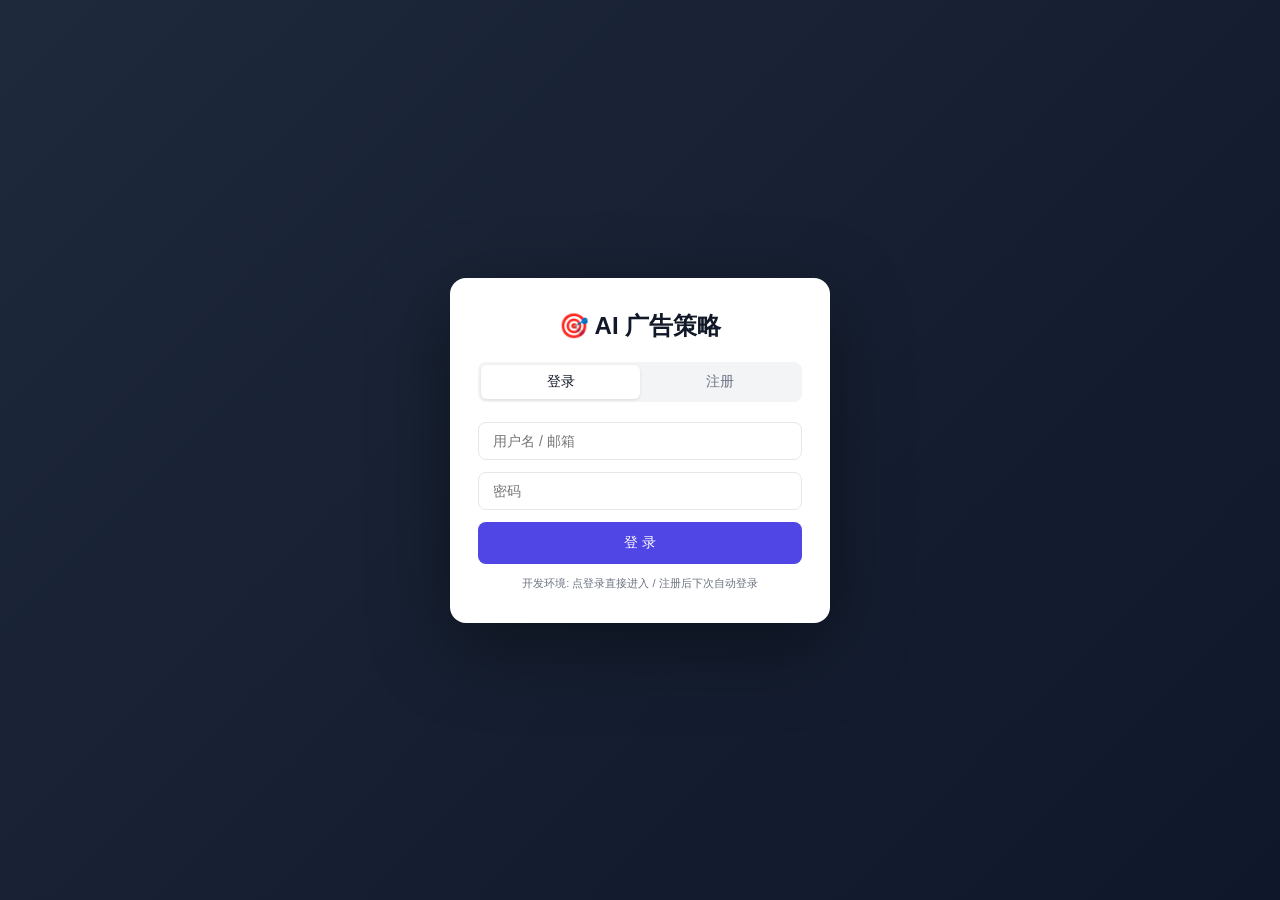
==== commit 0e6e3fd0: "fix: 登录注册改为按钮onclick直通 — 去掉form/required阻塞" ====
--- a/frontend/index.html
+++ b/frontend/index.html
@@ -16,20 +16,20 @@
       <button class="auth-tab active" onclick="switchAuthTab('login')">登录</button>
       <button class="auth-tab" onclick="switchAuthTab('register')">注册</button>
     </div>
-    <form id="login-form" class="auth-form" onsubmit="doLogin(event)">
-      <input type="text" id="login-username" placeholder="用户名 / 邮箱" required autocomplete="username">
-      <input type="password" id="login-password" placeholder="密码" required autocomplete="current-password">
-      <button type="submit" class="btn btn-primary" style="width:100%;padding:12px">登 录</button>
-    </form>
-    <form id="register-form" class="auth-form hidden" onsubmit="doRegister(event)">
-      <input type="text" id="reg-username" placeholder="用户名" required>
-      <input type="email" id="reg-email" placeholder="邮箱" required>
-      <input type="password" id="reg-password" placeholder="密码 (至少6位)" required minlength="6">
-      <input type="password" id="reg-password2" placeholder="确认密码" required>
-      <button type="submit" class="btn btn-primary" style="width:100%;padding:12px">注 册</button>
-    </form>
+    <div id="login-form" class="auth-form">
+      <input type="text" id="login-username" placeholder="用户名 / 邮箱" autocomplete="username">
+      <input type="password" id="login-password" placeholder="密码" autocomplete="current-password">
+      <button type="button" class="btn btn-primary" style="width:100%;padding:12px" onclick="doLogin()">登 录</button>
+    </div>
+    <div id="register-form" class="auth-form hidden">
+      <input type="text" id="reg-username" placeholder="用户名">
+      <input type="email" id="reg-email" placeholder="邮箱">
+      <input type="password" id="reg-password" placeholder="密码 (至少6位)">
+      <input type="password" id="reg-password2" placeholder="确认密码">
+      <button type="button" class="btn btn-primary" style="width:100%;padding:12px" onclick="doRegister()">注 册</button>
+    </div>
     <p id="auth-msg" class="auth-msg"></p>
-    <p class="auth-hint">开发环境默认: dev-sales-001 / 任意密码</p>
+    <p class="auth-hint" style="text-align:center;font-size:11px;color:var(--gray-500);margin-top:12px">开发环境: 点登录直接进入 / 注册后下次自动登录</p>
   </div>
 </div>
 
